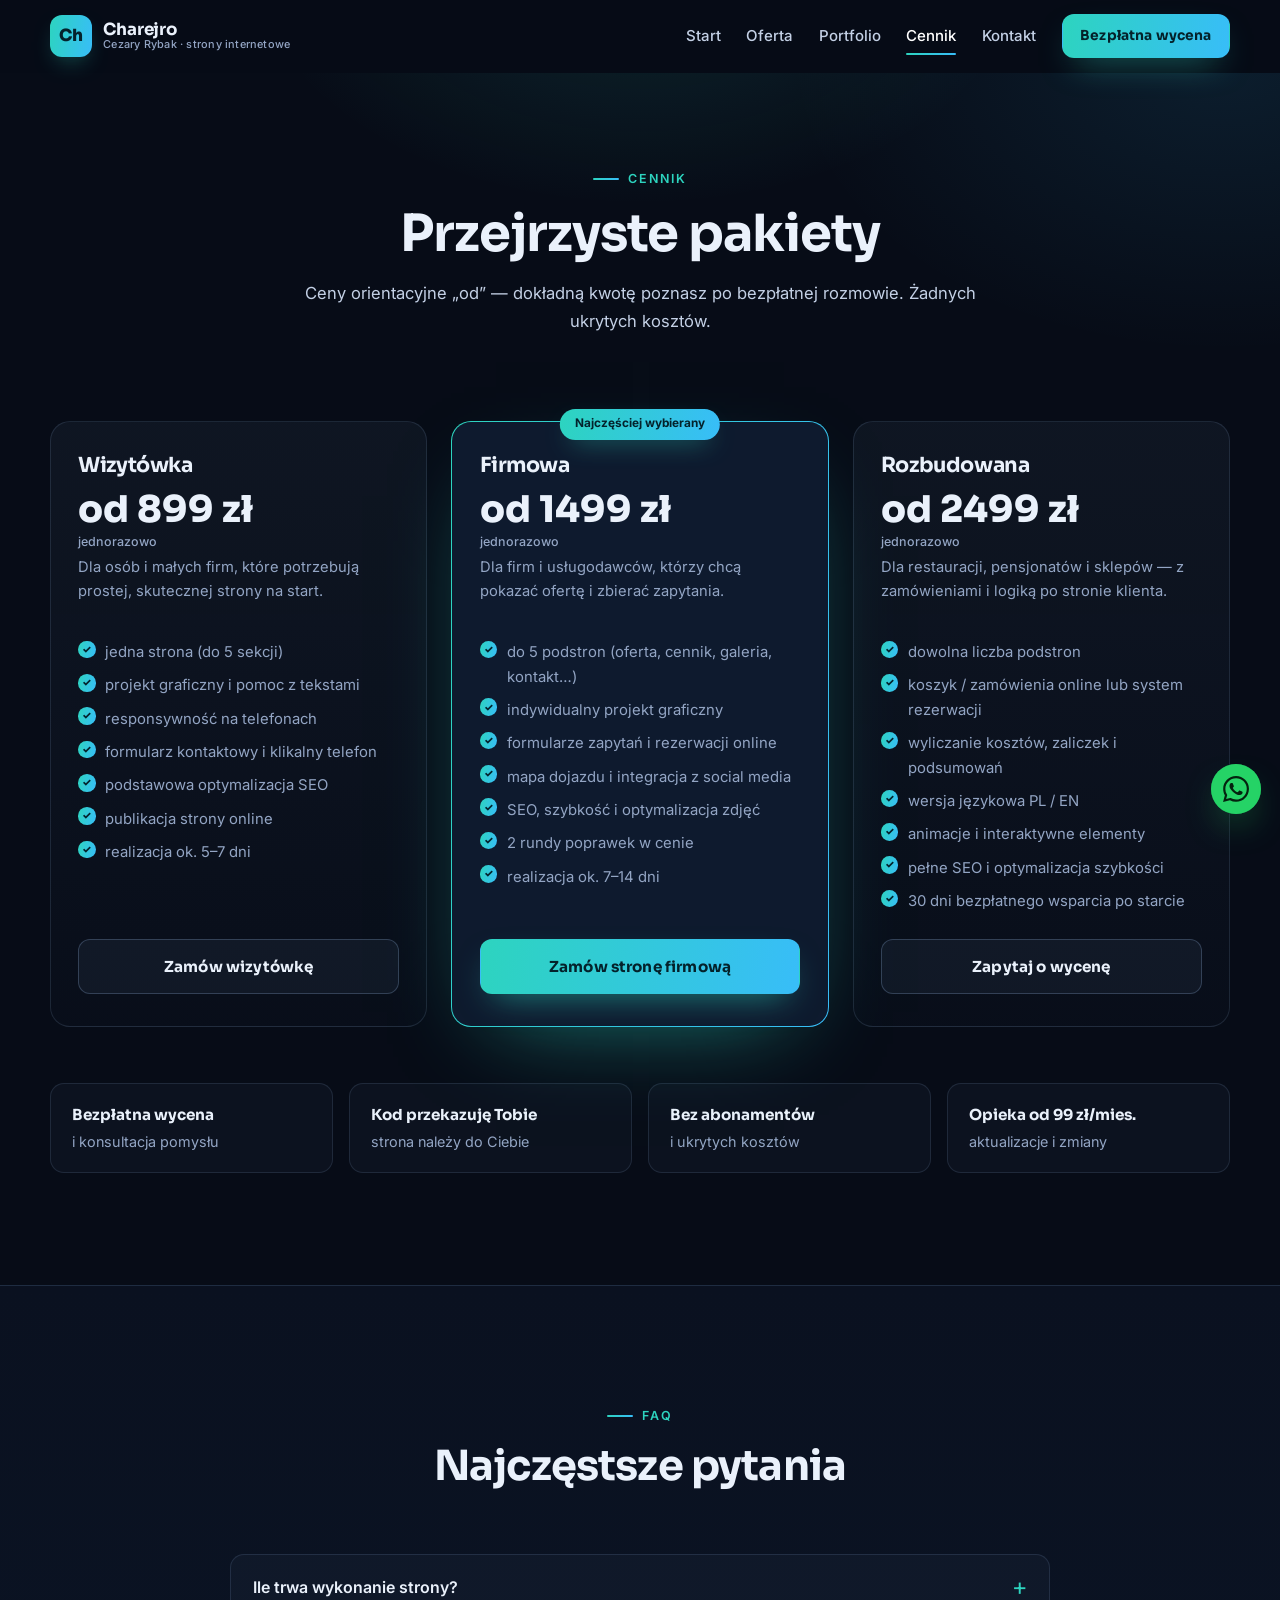
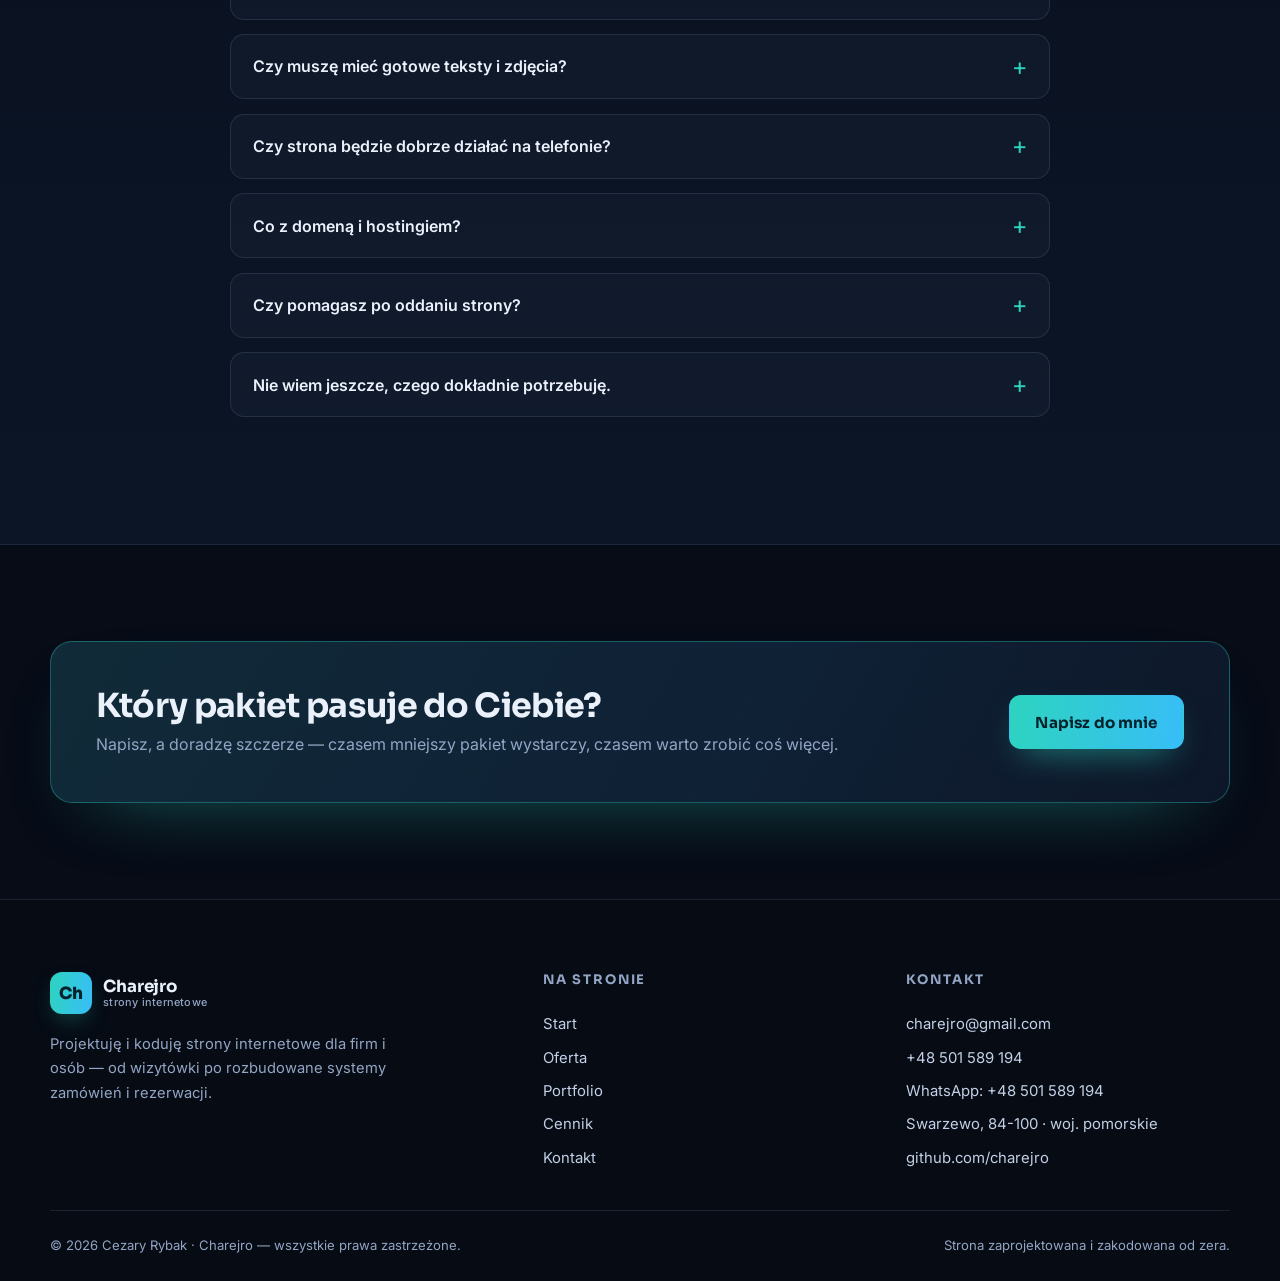
==== cennik.html @ f6d3cc07 "Gotowa strona Charejro" ====
<!DOCTYPE html>
<html lang="pl">
<head>
  <meta charset="UTF-8">
  <meta name="viewport" content="width=device-width, initial-scale=1.0">
  <title>Cennik — pakiety stron internetowych | Charejro</title>
  <meta name="description" content="Wizytówka od 899 zł, strona firmowa od 1499 zł, projekt rozbudowany od 2499 zł. Przejrzyste pakiety, bezpłatna wycena i opieka od 99 zł/mies.">
  <meta property="og:title" content="Cennik — Charejro">
  <meta property="og:description" content="Trzy przejrzyste pakiety: Wizytówka, Firmowa i Rozbudowana. Bez ukrytych kosztów.">
  <meta property="og:type" content="website">
  <meta property="og:locale" content="pl_PL">
  <meta name="theme-color" content="#070c17">
  <link rel="icon" href="favicon.svg" type="image/svg+xml">
  <link rel="preconnect" href="https://fonts.googleapis.com">
  <link rel="preconnect" href="https://fonts.gstatic.com" crossorigin>
  <link href="https://fonts.googleapis.com/css2?family=Inter:wght@400;500;600;700&family=Sora:wght@600;700;800&display=swap" rel="stylesheet">
  <link rel="stylesheet" href="css/style.css">
</head>
<body>
  <a class="skip-link" href="#main">Przejdź do treści</a>

  <header class="site-header" id="gora">
    <div class="container header-inner">
      <a class="brand" href="index.html">
        <span class="brand-mark" aria-hidden="true">Ch</span>
        <span class="brand-text">Charejro<small>Cezary Rybak · strony internetowe</small></span>
      </a>
      <nav class="site-nav" id="site-nav" aria-label="Nawigacja główna">
        <a href="index.html">Start</a>
        <a href="oferta.html">Oferta</a>
        <a href="portfolio.html">Portfolio</a>
        <a href="cennik.html" class="active">Cennik</a>
        <a href="kontakt.html">Kontakt</a>
        <a class="btn btn-primary btn-small nav-cta" href="kontakt.html">Bezpłatna wycena</a>
      </nav>
      <button class="nav-toggle" type="button" aria-expanded="false" aria-controls="site-nav" aria-label="Otwórz menu">
        <span></span><span></span><span></span>
      </button>
    </div>
  </header>

  <main id="main">

    <!-- ===== NAGŁÓWEK STRONY ===== -->
    <section class="page-hero">
      <div class="container">
        <p class="eyebrow">Cennik</p>
        <h1>Przejrzyste pakiety</h1>
        <p class="lead">Ceny orientacyjne „od” — dokładną kwotę poznasz po bezpłatnej rozmowie. Żadnych ukrytych kosztów.</p>
      </div>
    </section>

    <!-- ===== PAKIETY ===== -->
    <section class="section" style="padding-top: clamp(2rem, 4vw, 3rem);">
      <div class="container">
        <div class="pricing-grid">
          <article class="price-card reveal">
            <h3>Wizytówka</h3>
            <p class="price">od 899 zł <small>jednorazowo</small></p>
            <p class="price-desc">Dla osób i małych firm, które potrzebują prostej, skutecznej strony na start.</p>
            <ul class="check-list">
              <li>jedna strona (do 5 sekcji)</li>
              <li>projekt graficzny i pomoc z tekstami</li>
              <li>responsywność na telefonach</li>
              <li>formularz kontaktowy i klikalny telefon</li>
              <li>podstawowa optymalizacja SEO</li>
              <li>publikacja strony online</li>
              <li>realizacja ok. 5–7 dni</li>
            </ul>
            <a class="btn btn-ghost btn-block" href="kontakt.html">Zamów wizytówkę</a>
          </article>

          <article class="price-card featured reveal">
            <span class="badge">Najczęściej wybierany</span>
            <h3>Firmowa</h3>
            <p class="price">od 1499 zł <small>jednorazowo</small></p>
            <p class="price-desc">Dla firm i usługodawców, którzy chcą pokazać ofertę i zbierać zapytania.</p>
            <ul class="check-list">
              <li>do 5 podstron (oferta, cennik, galeria, kontakt…)</li>
              <li>indywidualny projekt graficzny</li>
              <li>formularze zapytań i rezerwacji online</li>
              <li>mapa dojazdu i integracja z social media</li>
              <li>SEO, szybkość i optymalizacja zdjęć</li>
              <li>2 rundy poprawek w cenie</li>
              <li>realizacja ok. 7–14 dni</li>
            </ul>
            <a class="btn btn-primary btn-block" href="kontakt.html">Zamów stronę firmową</a>
          </article>

          <article class="price-card reveal">
            <h3>Rozbudowana</h3>
            <p class="price">od 2499 zł <small>jednorazowo</small></p>
            <p class="price-desc">Dla restauracji, pensjonatów i sklepów — z zamówieniami i logiką po stronie klienta.</p>
            <ul class="check-list">
              <li>dowolna liczba podstron</li>
              <li>koszyk / zamówienia online lub system rezerwacji</li>
              <li>wyliczanie kosztów, zaliczek i podsumowań</li>
              <li>wersja językowa PL / EN</li>
              <li>animacje i interaktywne elementy</li>
              <li>pełne SEO i optymalizacja szybkości</li>
              <li>30 dni bezpłatnego wsparcia po starcie</li>
            </ul>
            <a class="btn btn-ghost btn-block" href="kontakt.html">Zapytaj o wycenę</a>
          </article>
        </div>

        <div class="guarantees reveal">
          <div><strong>Bezpłatna wycena</strong><span>i konsultacja pomysłu</span></div>
          <div><strong>Kod przekazuję Tobie</strong><span>strona należy do Ciebie</span></div>
          <div><strong>Bez abonamentów</strong><span>i ukrytych kosztów</span></div>
          <div><strong>Opieka od 99 zł/mies.</strong><span>aktualizacje i zmiany</span></div>
        </div>
      </div>
    </section>

    <!-- ===== FAQ ===== -->
    <section class="section section-alt" id="faq">
      <div class="container container-narrow">
        <div class="section-head reveal">
          <p class="eyebrow">FAQ</p>
          <h2>Najczęstsze pytania</h2>
        </div>

        <div class="faq-list reveal">
          <details>
            <summary>Ile trwa wykonanie strony?</summary>
            <p>Wizytówka to zwykle 5–7 dni, strona firmowa 7–14 dni, a rozbudowane projekty od 2–3 tygodni. Dokładny termin ustalamy na starcie i się go trzymam.</p>
          </details>
          <details>
            <summary>Czy muszę mieć gotowe teksty i zdjęcia?</summary>
            <p>Nie musisz. Pomogę poukładać treści, a jeśli brakuje zdjęć — podpowiem sprawdzone źródła lub zajmę się ich obróbką.</p>
          </details>
          <details>
            <summary>Czy strona będzie dobrze działać na telefonie?</summary>
            <p>Tak. Każdą stronę projektuję najpierw pod telefon, a potem pod komputer — w praktyce ponad połowa odwiedzających wchodzi z urządzeń mobilnych.</p>
          </details>
          <details>
            <summary>Co z domeną i hostingiem?</summary>
            <p>Domenę i hosting rejestrujemy na Twoje konto, więc wszystko należy do Ciebie. Mogę też bezpłatnie opublikować stronę na GitHub Pages — tak działają moje projekty z portfolio.</p>
          </details>
          <details>
            <summary>Czy pomagasz po oddaniu strony?</summary>
            <p>Tak. Każda realizacja obejmuje 30 dni bezpłatnego wsparcia, a później możesz wybrać stałą opiekę od 99 zł miesięcznie.</p>
          </details>
          <details>
            <summary>Nie wiem jeszcze, czego dokładnie potrzebuję.</summary>
            <p>To zupełnie normalne. Napisz lub zadzwoń — zadam kilka pytań i zaproponuję rozwiązanie dopasowane do Twoich celów i budżetu.</p>
          </details>
        </div>
      </div>
    </section>

    <!-- ===== CTA ===== -->
    <section class="cta-band" style="padding-top: clamp(3.5rem, 8vw, 6rem);">
      <div class="container">
        <div class="cta-inner reveal">
          <div>
            <h2>Który pakiet pasuje do Ciebie?</h2>
            <p>Napisz, a doradzę szczerze — czasem mniejszy pakiet wystarczy, czasem warto zrobić coś więcej.</p>
          </div>
          <div class="cta-actions">
            <a class="btn btn-primary" href="kontakt.html">Napisz do mnie</a>
          </div>
        </div>
      </div>
    </section>
  </main>

  <footer class="site-footer">
    <div class="container footer-grid">
      <div class="footer-brand">
        <a class="brand" href="index.html">
          <span class="brand-mark" aria-hidden="true">Ch</span>
          <span class="brand-text">Charejro<small>strony internetowe</small></span>
        </a>
        <p>Projektuję i koduję strony internetowe dla firm i osób — od wizytówki po rozbudowane systemy zamówień i rezerwacji.</p>
      </div>
      <nav class="footer-nav" aria-label="Nawigacja w stopce">
        <h3>Na stronie</h3>
        <a href="index.html">Start</a>
        <a href="oferta.html">Oferta</a>
        <a href="portfolio.html">Portfolio</a>
        <a href="cennik.html">Cennik</a>
        <a href="kontakt.html">Kontakt</a>
      </nav>
      <div class="footer-contact">
        <h3>Kontakt</h3>
        <a href="mailto:charejro@gmail.com">charejro@gmail.com</a>
        <a href="tel:+48501589194">+48 501 589 194</a>
        <a href="https://wa.me/48501589194?text=Dzie%C5%84%20dobry%2C%20pisz%C4%99%20w%20sprawie%20strony%20internetowej." target="_blank" rel="noopener">WhatsApp: +48 501 589 194</a>
        <span>Swarzewo, 84-100 · woj. pomorskie</span>
        <a href="https://github.com/charejro" target="_blank" rel="noopener">github.com/charejro</a>
      </div>
    </div>
    <div class="container footer-bottom">
      <p>© <span id="year">2026</span> Cezary Rybak · Charejro — wszystkie prawa zastrzeżone.</p>
      <p>Strona zaprojektowana i zakodowana od zera.</p>
    </div>
  </footer>

  <a class="to-top" href="#gora" aria-label="Wróć na górę" title="Wróć na górę"><span aria-hidden="true">↑</span></a>
  <a class="whatsapp-fab" href="https://wa.me/48501589194?text=Dzie%C5%84%20dobry%2C%20pisz%C4%99%20w%20sprawie%20strony%20internetowej." target="_blank" rel="noopener" aria-label="Napisz na WhatsApp" title="Napisz na WhatsApp">
    <svg viewBox="0 0 24 24" fill="currentColor" aria-hidden="true"><path d="M17.472 14.382c-.297-.149-1.758-.867-2.03-.967-.273-.099-.471-.148-.67.15-.197.297-.767.966-.94 1.164-.173.199-.347.223-.644.075-.297-.15-1.255-.463-2.39-1.475-.883-.788-1.48-1.761-1.653-2.059-.173-.297-.018-.458.13-.606.134-.133.298-.347.446-.52.149-.174.198-.298.298-.497.099-.198.05-.371-.025-.52-.075-.149-.669-1.612-.916-2.207-.242-.579-.487-.5-.669-.51-.173-.008-.371-.01-.57-.01-.198 0-.52.074-.792.372-.272.297-1.04 1.016-1.04 2.479 0 1.462 1.065 2.875 1.213 3.074.149.198 2.096 3.2 5.077 4.487.709.306 1.262.489 1.694.625.712.227 1.36.195 1.871.118.571-.085 1.758-.719 2.006-1.413.248-.694.248-1.289.173-1.413-.074-.124-.272-.198-.57-.347m-5.421 7.403h-.004a9.87 9.87 0 01-5.031-1.378l-.361-.214-3.741.982.998-3.648-.235-.374a9.86 9.86 0 01-1.51-5.26c.001-5.45 4.436-9.884 9.888-9.884 2.64 0 5.122 1.03 6.988 2.898a9.825 9.825 0 012.893 6.994c-.003 5.45-4.437 9.884-9.885 9.884m8.413-18.297A11.815 11.815 0 0012.05 0C5.495 0 .16 5.335.157 11.892c0 2.096.547 4.142 1.588 5.945L.057 24l6.305-1.654a11.882 11.882 0 005.683 1.448h.005c6.554 0 11.89-5.335 11.893-11.893a11.821 11.821 0 00-3.48-8.413z"/></svg>
  </a>

  <script src="js/script.js"></script>
</body>
</html>
---- css/style.css ----
/* ============================================================
   Charejro — Cezary Rybak · strony internetowe
   style.css
   ============================================================ */

/* ---------- Reset i zmienne ---------- */
*,
*::before,
*::after { box-sizing: border-box; }

:root {
  --bg: #070c17;
  --bg-2: #0a1120;
  --surface: #0d1729;
  --surface-2: #101d33;
  --border: rgba(148, 180, 225, 0.14);
  --border-strong: rgba(148, 180, 225, 0.26);
  --text: #eaf1fb;
  --text-2: #c3d0e5;
  --muted: #93a5c4;
  --accent: #2dd4bf;
  --accent-2: #38bdf8;
  --accent-soft: rgba(45, 212, 191, 0.12);
  --grad: linear-gradient(100deg, #5eead4, #38bdf8);
  --grad-btn: linear-gradient(100deg, #2dd4bf, #38bdf8);
  --shadow: 0 30px 80px -40px rgba(0, 0, 0, 0.9);
  --radius: 18px;
  --font-head: "Sora", "Segoe UI", system-ui, sans-serif;
  --font-body: "Inter", "Segoe UI", system-ui, sans-serif;
  color-scheme: dark;
}

html {
  scroll-behavior: smooth;
  scroll-padding-top: 92px;
  -webkit-text-size-adjust: 100%;
  text-size-adjust: 100%;
}

body {
  margin: 0;
  background: var(--bg);
  color: var(--text);
  font-family: var(--font-body);
  font-size: 1rem;
  line-height: 1.65;
  -webkit-font-smoothing: antialiased;
  overflow-wrap: break-word;
  overflow-x: hidden;
  overflow-x: clip;
}

img { max-width: 100%; display: block; height: auto; }

[hidden] { display: none !important; }

a { color: inherit; text-decoration: none; }

ul, ol { margin: 0; padding: 0; list-style: none; }

h1, h2, h3, h4 {
  font-family: var(--font-head);
  line-height: 1.15;
  letter-spacing: -0.02em;
  margin: 0 0 1rem;
  text-wrap: balance;
}

h2 { font-size: clamp(1.8rem, 3.4vw, 2.6rem); }
h3 { font-size: 1.15rem; }

p { margin: 0 0 1rem; }

::selection { background: rgba(45, 212, 191, 0.35); }

:focus-visible {
  outline: 2px solid var(--accent);
  outline-offset: 3px;
  border-radius: 4px;
}

.skip-link {
  position: absolute;
  left: 1rem;
  top: -100px;
  z-index: 200;
  padding: 0.6rem 1rem;
  background: var(--accent);
  color: #04222b;
  font-weight: 600;
  border-radius: 10px;
  transition: top 0.2s ease;
}
.skip-link:focus { top: 1rem; }

.sr-only {
  position: absolute;
  width: 1px; height: 1px;
  padding: 0; margin: -1px;
  overflow: hidden;
  clip: rect(0 0 0 0);
  white-space: nowrap;
  border: 0;
}

/* ---------- Układ ---------- */
.container {
  width: min(1180px, 100% - 2.5rem);
  margin-inline: auto;
}
.container-narrow { width: min(820px, 100% - 2.5rem); }

.section { padding: clamp(4rem, 9vw, 7rem) 0; position: relative; }
.section-alt {
  background: linear-gradient(180deg, #0a1120, #0b1526);
  border-top: 1px solid var(--border);
  border-bottom: 1px solid var(--border);
}

.section-head {
  max-width: 760px;
  margin: 0 auto clamp(2.5rem, 5vw, 4rem);
  text-align: center;
}
.section-head .lead { color: var(--muted); font-size: 1.06rem; margin: 0; }

.eyebrow {
  display: inline-flex;
  align-items: center;
  gap: 0.6rem;
  font-size: 0.78rem;
  font-weight: 600;
  letter-spacing: 0.16em;
  text-transform: uppercase;
  color: var(--accent);
  margin: 0 0 1rem;
}
.eyebrow::before {
  content: "";
  width: 26px;
  height: 2px;
  background: var(--grad-btn);
  border-radius: 2px;
}

.grad {
  background: var(--grad);
  -webkit-background-clip: text;
  background-clip: text;
  color: transparent;
}

/* ---------- Przyciski ---------- */
.btn {
  display: inline-flex;
  align-items: center;
  justify-content: center;
  gap: 0.5rem;
  padding: 0.85rem 1.6rem;
  border-radius: 12px;
  font-family: var(--font-head);
  font-size: 0.95rem;
  font-weight: 700;
  letter-spacing: 0.01em;
  border: 1px solid transparent;
  cursor: pointer;
  transition: transform 0.2s ease, box-shadow 0.25s ease, background-color 0.2s ease, border-color 0.2s ease, color 0.2s ease;
  white-space: nowrap;
}
.btn:active { transform: translateY(1px); }

.btn-primary {
  background: var(--grad-btn);
  color: #04222b;
  box-shadow: 0 14px 34px -14px rgba(45, 212, 191, 0.65);
}
.btn-primary:hover {
  transform: translateY(-2px);
  box-shadow: 0 20px 44px -16px rgba(45, 212, 191, 0.8);
}

.btn-ghost {
  background: rgba(148, 180, 225, 0.06);
  border-color: var(--border-strong);
  color: var(--text);
}
.btn-ghost:hover {
  background: rgba(148, 180, 225, 0.12);
  border-color: var(--accent);
  color: #fff;
  transform: translateY(-2px);
}

.btn-small { padding: 0.6rem 1.1rem; font-size: 0.86rem; }
.btn-block { width: 100%; }

.link-arrow {
  font-weight: 600;
  color: var(--accent);
  border-bottom: 1px solid rgba(45, 212, 191, 0.4);
  padding-bottom: 2px;
  transition: color 0.2s ease, border-color 0.2s ease;
}
.link-arrow:hover { color: #7ef0dc; border-color: #7ef0dc; }

/* ---------- Nagłówek ---------- */
.site-header {
  position: sticky;
  top: 0;
  z-index: 100;
  background: rgba(7, 12, 23, 0.72);
  backdrop-filter: blur(14px);
  -webkit-backdrop-filter: blur(14px);
  border-bottom: 1px solid transparent;
  transition: border-color 0.3s ease, background-color 0.3s ease;
}
.site-header.scrolled {
  border-bottom-color: var(--border);
  background: rgba(7, 12, 23, 0.9);
}

.header-inner {
  display: flex;
  align-items: center;
  justify-content: space-between;
  gap: 1.5rem;
  min-height: 72px;
}

.brand {
  display: inline-flex;
  align-items: center;
  gap: 0.7rem;
  flex-shrink: 0;
}
.brand-mark {
  width: 42px;
  height: 42px;
  border-radius: 12px;
  display: grid;
  place-items: center;
  background: var(--grad-btn);
  color: #04222b;
  font-family: var(--font-head);
  font-weight: 800;
  font-size: 1.05rem;
  box-shadow: 0 10px 26px -12px rgba(45, 212, 191, 0.8);
}
.brand-text {
  display: flex;
  flex-direction: column;
  font-family: var(--font-head);
  font-weight: 700;
  font-size: 1.05rem;
  line-height: 1.1;
  letter-spacing: -0.01em;
}
.brand-text small {
  font-family: var(--font-body);
  font-weight: 500;
  font-size: 0.68rem;
  color: var(--muted);
  letter-spacing: 0.02em;
}

.site-nav {
  display: flex;
  align-items: center;
  gap: 1.6rem;
}
.site-nav a:not(.btn) {
  font-size: 0.94rem;
  font-weight: 500;
  color: var(--text-2);
  position: relative;
  padding: 0.3rem 0;
  transition: color 0.2s ease;
}
.site-nav a:not(.btn)::after {
  content: "";
  position: absolute;
  left: 0;
  bottom: -2px;
  width: 0;
  height: 2px;
  border-radius: 2px;
  background: var(--grad-btn);
  transition: width 0.25s ease;
}
.site-nav a:not(.btn):hover,
.site-nav a:not(.btn).active { color: #fff; }
.site-nav a:not(.btn):hover::after,
.site-nav a:not(.btn).active::after { width: 100%; }

.nav-toggle {
  display: none;
  flex-direction: column;
  justify-content: center;
  gap: 5px;
  width: 44px;
  height: 44px;
  padding: 10px;
  background: rgba(148, 180, 225, 0.06);
  border: 1px solid var(--border);
  border-radius: 12px;
  cursor: pointer;
}
.nav-toggle span {
  display: block;
  height: 2px;
  width: 100%;
  border-radius: 2px;
  background: var(--text);
  transition: transform 0.3s ease, opacity 0.3s ease;
}
.site-header.nav-open .nav-toggle span:nth-child(1) { transform: translateY(7px) rotate(45deg); }
.site-header.nav-open .nav-toggle span:nth-child(2) { opacity: 0; }
.site-header.nav-open .nav-toggle span:nth-child(3) { transform: translateY(-7px) rotate(-45deg); }

/* ---------- Hero ---------- */
.hero {
  position: relative;
  padding: clamp(3rem, 7vw, 5.5rem) 0 clamp(3rem, 6vw, 4.5rem);
  overflow: hidden;
}
.hero::before {
  content: "";
  position: absolute;
  inset: -30% -10% auto;
  height: 90%;
  background:
    radial-gradient(620px 420px at 18% 25%, rgba(45, 212, 191, 0.16), transparent 65%),
    radial-gradient(720px 520px at 85% 5%, rgba(56, 189, 248, 0.14), transparent 65%);
  pointer-events: none;
}

.hero-grid {
  position: relative;
  display: grid;
  grid-template-columns: 1.05fr 0.95fr;
  gap: clamp(2.5rem, 5vw, 4.5rem);
  align-items: center;
}

.hero h1 {
  font-size: clamp(2.3rem, 5vw, 3.9rem);
  font-weight: 800;
  margin: 0 0 1.25rem;
}
.hero .lead {
  font-size: clamp(1rem, 1.3vw, 1.13rem);
  color: var(--text-2);
  max-width: 54ch;
}
.hero .lead strong { color: #fff; }

.hero-actions {
  display: flex;
  flex-wrap: wrap;
  gap: 0.9rem;
  margin: 1.75rem 0 1.5rem;
}

.hero-points {
  display: flex;
  flex-wrap: wrap;
  gap: 0.5rem 1.4rem;
  color: var(--muted);
  font-size: 0.92rem;
}
.hero-points li {
  display: flex;
  align-items: center;
  gap: 0.5rem;
}
.hero-points li::before {
  content: "✓";
  color: var(--accent);
  font-weight: 700;
}

/* Wizualizacja: stos okien przeglądarki */
.hero-visual {
  position: relative;
  aspect-ratio: 1 / 0.86;
  min-height: 360px;
}
.browser-card {
  position: absolute;
  border-radius: 14px;
  overflow: hidden;
  border: 1px solid var(--border-strong);
  background: var(--surface);
  box-shadow: var(--shadow);
}
.browser-card img {
  width: 100%;
  aspect-ratio: 16 / 10;
  object-fit: cover;
  object-position: top center;
}
.browser-bar {
  display: flex;
  align-items: center;
  gap: 5px;
  padding: 8px 10px;
  background: #0f1b2e;
  border-bottom: 1px solid var(--border);
}
.browser-bar span {
  width: 8px;
  height: 8px;
  border-radius: 50%;
  background: #33445f;
}
.browser-bar span:first-child { background: #f87171; }
.browser-bar span:nth-child(2) { background: #fbbf24; }
.browser-bar span:nth-child(3) { background: #34d399; }
.browser-bar em {
  margin-left: 8px;
  font-style: normal;
  font-size: 0.62rem;
  color: var(--muted);
  white-space: nowrap;
  overflow: hidden;
  text-overflow: ellipsis;
}

.b1 {
  width: 58%;
  left: 0;
  top: 5%;
  z-index: 1;
  transform: rotate(-5deg);
  animation: float-1 9s ease-in-out infinite;
}
.b2 {
  width: 76%;
  left: 12%;
  top: 20%;
  z-index: 3;
  animation: float-2 8s ease-in-out infinite;
}
.b3 {
  width: 58%;
  right: 0;
  top: 0;
  z-index: 2;
  transform: rotate(5deg);
  animation: float-3 10s ease-in-out infinite;
}

@keyframes float-1 {
  0%, 100% { transform: rotate(-5deg) translateY(0); }
  50% { transform: rotate(-5deg) translateY(-10px); }
}
@keyframes float-2 {
  0%, 100% { transform: translateY(0); }
  50% { transform: translateY(-14px); }
}
@keyframes float-3 {
  0%, 100% { transform: rotate(5deg) translateY(0); }
  50% { transform: rotate(5deg) translateY(-10px); }
}

/* Pasek statystyk */
.stats {
  position: relative;
  display: grid;
  grid-template-columns: repeat(4, 1fr);
  gap: 1px;
  margin-top: clamp(2.5rem, 5vw, 4rem);
  background: var(--border);
  border: 1px solid var(--border);
  border-radius: var(--radius);
  overflow: hidden;
}
.stats li {
  background: rgba(13, 23, 41, 0.85);
  padding: 1.5rem 1.25rem;
  text-align: center;
}
.stats strong {
  display: block;
  font-family: var(--font-head);
  font-size: clamp(1.5rem, 2.6vw, 1.95rem);
  font-weight: 800;
  background: var(--grad);
  -webkit-background-clip: text;
  background-clip: text;
  color: transparent;
  line-height: 1.2;
}
.stats span { color: var(--muted); font-size: 0.87rem; }

/* ---------- O mnie ---------- */
.about-grid {
  display: grid;
  grid-template-columns: 0.8fr 1.2fr;
  gap: clamp(2.5rem, 5vw, 4.5rem);
  align-items: center;
}
.about-visual {
  display: grid;
  gap: 1.5rem;
  justify-items: center;
}
.avatar {
  width: min(240px, 60%);
  height: auto;
  filter: drop-shadow(0 24px 50px rgba(45, 212, 191, 0.25));
}
.facts {
  width: 100%;
  display: grid;
  gap: 0.6rem;
}
.facts li {
  display: flex;
  justify-content: space-between;
  gap: 1rem;
  padding: 0.7rem 1rem;
  border: 1px solid var(--border);
  border-radius: 12px;
  background: rgba(148, 180, 225, 0.04);
  font-size: 0.9rem;
}
.facts span { color: var(--muted); }
.facts strong { font-weight: 600; text-align: right; }

.about-copy p { color: var(--text-2); }

.stack-chips {
  display: flex;
  flex-wrap: wrap;
  gap: 0.6rem;
  margin-top: 1.5rem;
}
.stack-chips li {
  padding: 0.45rem 0.95rem;
  border: 1px solid var(--border-strong);
  border-radius: 999px;
  font-size: 0.83rem;
  font-weight: 500;
  color: var(--text-2);
  background: rgba(148, 180, 225, 0.05);
}

/* ---------- Karty oferty ---------- */
.cards-grid {
  display: grid;
  grid-template-columns: repeat(auto-fit, minmax(min(290px, 100%), 1fr));
  gap: 1.3rem;
}

.card {
  padding: 1.8rem 1.6rem;
  border: 1px solid var(--border);
  border-radius: var(--radius);
  background: linear-gradient(180deg, rgba(148, 180, 225, 0.055), rgba(148, 180, 225, 0.015));
  transition: transform 0.3s ease, border-color 0.3s ease, box-shadow 0.3s ease;
}
.card:hover {
  transform: translateY(-5px);
  border-color: rgba(45, 212, 191, 0.45);
  box-shadow: 0 26px 60px -35px rgba(45, 212, 191, 0.5);
}
.card-icon {
  width: 48px;
  height: 48px;
  border-radius: 14px;
  display: grid;
  place-items: center;
  background: var(--accent-soft);
  border: 1px solid rgba(45, 212, 191, 0.3);
  color: var(--accent);
  margin-bottom: 1.1rem;
}
.card-icon svg { width: 24px; height: 24px; }
.card h3 { margin-bottom: 0.5rem; }
.card p { color: var(--muted); font-size: 0.95rem; margin: 0; }

/* ---------- Portfolio ---------- */
.project {
  display: grid;
  grid-template-columns: 1.05fr 0.95fr;
  gap: clamp(2rem, 5vw, 4rem);
  align-items: center;
  margin-bottom: clamp(3.5rem, 7vw, 6rem);
}
.project:last-of-type { margin-bottom: 2rem; }
.project.reverse .project-media { order: 2; }
.project.reverse .project-body { order: 1; }

.browser-frame {
  border: 1px solid var(--border-strong);
  border-radius: 16px;
  overflow: hidden;
  background: var(--surface);
  box-shadow: var(--shadow);
  transition: border-color 0.3s ease, transform 0.3s ease;
}
.browser-frame:hover { border-color: rgba(45, 212, 191, 0.5); }
.browser-frame img {
  width: 100%;
  aspect-ratio: 16 / 11;
  object-fit: cover;
  object-position: top center;
  transition: transform 0.6s cubic-bezier(0.2, 0.7, 0.2, 1);
}
.browser-frame:hover img { transform: scale(1.03); }

.project-tags {
  display: flex;
  flex-wrap: wrap;
  gap: 0.5rem;
  margin: 0 0 1rem;
}
.project-tags span {
  padding: 0.3rem 0.8rem;
  border-radius: 999px;
  font-size: 0.76rem;
  font-weight: 600;
  letter-spacing: 0.03em;
  color: #6ee7d5;
  background: var(--accent-soft);
  border: 1px solid rgba(45, 212, 191, 0.28);
}

.project h3 { font-size: clamp(1.5rem, 2.6vw, 2.05rem); }
.project h3 small {
  display: block;
  font-family: var(--font-body);
  font-size: 0.82rem;
  font-weight: 500;
  color: var(--muted);
  letter-spacing: 0;
  margin-top: 0.35rem;
}
.project-body p { color: var(--text-2); font-size: 0.97rem; }

.check-list { display: grid; gap: 0.55rem; margin: 1.2rem 0 1.5rem; }
.check-list li {
  position: relative;
  padding-left: 1.7rem;
  color: var(--muted);
  font-size: 0.93rem;
}
.check-list li::before {
  content: "✓";
  position: absolute;
  left: 0;
  top: 0.05em;
  width: 1.1rem;
  height: 1.1rem;
  display: grid;
  place-items: center;
  border-radius: 50%;
  font-size: 0.66rem;
  font-weight: 800;
  color: #04222b;
  background: var(--grad-btn);
}

.project-actions {
  display: flex;
  flex-wrap: wrap;
  align-items: center;
  gap: 1.25rem;
}

.portfolio-note {
  text-align: center;
  color: var(--muted);
  max-width: 640px;
  margin: 0 auto;
}
.portfolio-note a { color: var(--accent); font-weight: 600; }
.portfolio-note a:hover { text-decoration: underline; }

/* ---------- Proces ---------- */
.timeline {
  position: relative;
  max-width: 780px;
  margin: 0 auto;
  display: grid;
  gap: 1.9rem;
}
.timeline::before {
  content: "";
  position: absolute;
  left: 24px;
  top: 20px;
  bottom: 20px;
  width: 2px;
  background: linear-gradient(180deg, rgba(45, 212, 191, 0.7), rgba(56, 189, 248, 0.2));
}
.timeline li {
  display: grid;
  grid-template-columns: 50px 1fr;
  gap: 1.35rem;
  align-items: start;
}
.step-num {
  position: relative;
  z-index: 1;
  width: 50px;
  height: 50px;
  border-radius: 50%;
  display: grid;
  place-items: center;
  font-family: var(--font-head);
  font-weight: 800;
  font-size: 1.05rem;
  color: var(--accent);
  background: #0c1729;
  border: 1px solid rgba(45, 212, 191, 0.4);
  box-shadow: 0 0 0 6px rgba(13, 23, 41, 0.9);
}
.timeline h3 { margin: 0.45rem 0 0.35rem; }
.timeline p { color: var(--muted); font-size: 0.95rem; margin: 0; }

/* ---------- Cennik ---------- */
.pricing-grid {
  display: grid;
  grid-template-columns: repeat(3, 1fr);
  gap: 1.5rem;
  align-items: stretch;
}

.price-card {
  position: relative;
  display: flex;
  flex-direction: column;
  padding: 2rem 1.7rem;
  border: 1px solid var(--border);
  border-radius: 20px;
  background: linear-gradient(180deg, rgba(148, 180, 225, 0.06), rgba(148, 180, 225, 0.015));
}
.price-card h3 { margin: 0; font-size: 1.3rem; }
.price {
  font-family: var(--font-head);
  font-size: clamp(1.8rem, 3vw, 2.3rem);
  font-weight: 800;
  margin: 0.8rem 0 0.4rem;
  line-height: 1.05;
}
.price small {
  display: block;
  font-family: var(--font-body);
  font-size: 0.78rem;
  font-weight: 500;
  color: var(--muted);
  margin-top: 0.35rem;
}
.price-desc {
  color: var(--muted);
  font-size: 0.92rem;
  min-height: 3.4em;
}
.price-card .check-list { margin-bottom: 1.6rem; }
.price-card .btn { margin-top: auto; }

.price-card.featured {
  border: 1.5px solid transparent;
  background:
    linear-gradient(#0e1a2e, #0e1a2e) padding-box,
    var(--grad-btn) border-box;
  box-shadow: 0 30px 90px -45px rgba(45, 212, 191, 0.65);
  transform: translateY(-6px);
}
.badge {
  position: absolute;
  top: -0.85rem;
  left: 50%;
  transform: translateX(-50%);
  padding: 0.35rem 0.95rem;
  border-radius: 999px;
  background: var(--grad-btn);
  color: #04222b;
  font-size: 0.74rem;
  font-weight: 700;
  white-space: nowrap;
  box-shadow: 0 10px 26px -12px rgba(45, 212, 191, 0.9);
}

.guarantees {
  display: grid;
  grid-template-columns: repeat(4, 1fr);
  gap: 1rem;
  margin-top: 3.5rem;
}
.guarantees > div {
  display: flex;
  flex-direction: column;
  gap: 0.2rem;
  padding: 1.15rem 1.3rem;
  border: 1px solid var(--border);
  border-radius: 14px;
  background: rgba(148, 180, 225, 0.04);
  font-size: 0.9rem;
}
.guarantees strong { font-family: var(--font-head); font-size: 0.95rem; }
.guarantees span { color: var(--muted); }

/* ---------- FAQ ---------- */
.faq-list details {
  border: 1px solid var(--border);
  border-radius: 14px;
  background: rgba(148, 180, 225, 0.04);
  margin-bottom: 0.9rem;
  overflow: hidden;
  transition: border-color 0.25s ease, background-color 0.25s ease;
}
.faq-list details[open] {
  border-color: rgba(45, 212, 191, 0.4);
  background: rgba(45, 212, 191, 0.05);
}
.faq-list summary {
  display: flex;
  align-items: center;
  justify-content: space-between;
  gap: 1rem;
  padding: 1.15rem 1.4rem;
  cursor: pointer;
  font-weight: 600;
  font-size: 1rem;
  list-style: none;
}
.faq-list summary::-webkit-details-marker { display: none; }
.faq-list summary::after {
  content: "+";
  font-size: 1.5rem;
  font-weight: 400;
  color: var(--accent);
  line-height: 1;
  transition: transform 0.25s ease;
  flex-shrink: 0;
}
.faq-list details[open] summary::after { transform: rotate(45deg); }
.faq-list details p {
  padding: 0 1.4rem 1.3rem;
  margin: 0;
  color: var(--muted);
  font-size: 0.95rem;
}

/* ---------- Kontakt ---------- */
.contact-grid {
  display: grid;
  grid-template-columns: 1fr 1fr;
  gap: clamp(2.5rem, 6vw, 5rem);
  align-items: start;
}
.contact-copy p { color: var(--text-2); }

.contact-list {
  display: grid;
  gap: 1rem;
  margin: 1.75rem 0;
}
.contact-list li {
  display: flex;
  align-items: center;
  gap: 1rem;
}
.contact-icon {
  width: 46px;
  height: 46px;
  flex-shrink: 0;
  border-radius: 13px;
  display: grid;
  place-items: center;
  background: var(--accent-soft);
  border: 1px solid rgba(45, 212, 191, 0.3);
  color: var(--accent);
}
.contact-icon svg { width: 22px; height: 22px; }
.contact-list div { display: flex; flex-direction: column; line-height: 1.4; }
.contact-list div > span {
  font-size: 0.76rem;
  text-transform: uppercase;
  letter-spacing: 0.12em;
  color: var(--muted);
}
.contact-list a, .contact-list strong { font-weight: 600; font-size: 1.02rem; }
.contact-list a:hover { color: var(--accent); }

.contact-note {
  color: var(--muted);
  font-size: 0.92rem;
  border-left: 3px solid rgba(45, 212, 191, 0.5);
  padding-left: 1rem;
}

.contact-form {
  padding: clamp(1.6rem, 3vw, 2.4rem);
  border: 1px solid var(--border-strong);
  border-radius: 20px;
  background: linear-gradient(180deg, rgba(148, 180, 225, 0.06), rgba(148, 180, 225, 0.02));
  box-shadow: var(--shadow);
}
.contact-form h2 { margin-bottom: 1.4rem; font-size: 1.3rem; }

.form-row { display: grid; gap: 0.45rem; margin-bottom: 1.1rem; }
.form-row-two {
  display: grid;
  grid-template-columns: 1fr 1fr;
  gap: 1rem;
}
.form-row label, .consent {
  font-size: 0.85rem;
  font-weight: 500;
  color: var(--text-2);
}
.form-row input,
.form-row select,
.form-row textarea {
  width: 100%;
  padding: 0.8rem 1rem;
  border-radius: 12px;
  border: 1px solid var(--border-strong);
  background: #0a1424;
  color: var(--text);
  font-family: var(--font-body);
  font-size: 1rem;
  transition: border-color 0.2s ease, box-shadow 0.2s ease;
}
.form-row input::placeholder,
.form-row textarea::placeholder { color: #5c6f8f; }
.form-row input:focus,
.form-row select:focus,
.form-row textarea:focus {
  outline: none;
  border-color: var(--accent);
  box-shadow: 0 0 0 3px rgba(45, 212, 191, 0.18);
}
.form-row select { appearance: none; cursor: pointer; }
.form-row textarea { resize: vertical; min-height: 120px; }

.consent {
  display: flex;
  align-items: flex-start;
  gap: 0.7rem;
  margin: 0.4rem 0 1.3rem;
  cursor: pointer;
  font-size: 0.82rem;
  color: var(--muted);
  line-height: 1.5;
}
.consent input {
  margin-top: 0.25rem;
  width: 17px;
  height: 17px;
  accent-color: var(--accent);
  flex-shrink: 0;
}

.form-status {
  margin: 0.9rem 0 0;
  font-size: 0.9rem;
  font-weight: 600;
  color: var(--accent);
  min-height: 1.2em;
}

/* ---------- Potwierdzenie wysłania (po powrocie z FormSubmit) ---------- */
.form-success {
  margin-bottom: 1.4rem;
  padding: 1.1rem 1.3rem;
  border: 1px solid rgba(37, 211, 102, 0.45);
  border-radius: 16px;
  background: rgba(37, 211, 102, 0.08);
}
.form-success h3 {
  margin: 0 0 0.4rem;
  font-size: 1.05rem;
  color: #6ff0a0;
}
.form-success p {
  margin: 0;
  color: var(--text-2);
  font-size: 0.92rem;
}
.form-hint {
  margin: 0.6rem 0 0;
  font-size: 0.78rem;
  color: var(--muted);
  line-height: 1.5;
}

/* ---------- Stopka ---------- */
.site-footer {
  background: #060b14;
  border-top: 1px solid var(--border);
  padding: clamp(3rem, 6vw, 4.5rem) 0 1.5rem;
}
.footer-grid {
  display: grid;
  grid-template-columns: 1.4fr 1fr 1fr;
  gap: 2.5rem;
  margin-bottom: 2.5rem;
}
.footer-brand p {
  color: var(--muted);
  font-size: 0.92rem;
  margin-top: 1.1rem;
  max-width: 38ch;
}
.footer-grid h3 {
  font-size: 0.82rem;
  text-transform: uppercase;
  letter-spacing: 0.14em;
  color: var(--muted);
  margin-bottom: 1rem;
}
.footer-nav, .footer-contact { display: flex; flex-direction: column; gap: 0.55rem; }
.footer-nav a, .footer-contact a, .footer-contact span {
  color: var(--text-2);
  font-size: 0.93rem;
  transition: color 0.2s ease;
}
.footer-nav a:hover, .footer-contact a:hover { color: var(--accent); }

.footer-bottom {
  display: flex;
  flex-wrap: wrap;
  justify-content: space-between;
  gap: 0.5rem 1.5rem;
  padding-top: 1.5rem;
  border-top: 1px solid var(--border);
}
.footer-bottom p { margin: 0; color: var(--muted); font-size: 0.82rem; }

/* ---------- Powrót na górę ---------- */
.to-top {
  position: fixed;
  right: 1.2rem;
  bottom: 1.2rem;
  z-index: 90;
  width: 46px;
  height: 46px;
  display: grid;
  place-items: center;
  border-radius: 50%;
  background: var(--grad-btn);
  color: #04222b;
  font-size: 1.2rem;
  font-weight: 700;
  box-shadow: 0 16px 36px -16px rgba(45, 212, 191, 0.8);
  opacity: 0;
  visibility: hidden;
  transform: translateY(10px);
  transition: opacity 0.3s ease, transform 0.3s ease, visibility 0.3s;
}
.to-top.is-visible { opacity: 1; visibility: visible; transform: none; }

/* ---------- Animacje wejścia ---------- */
.reveal {
  opacity: 0;
  transform: translateY(26px);
  transition: opacity 0.7s ease, transform 0.7s cubic-bezier(0.2, 0.7, 0.2, 1);
}
.reveal.is-visible { opacity: 1; transform: none; }

.cards-grid .reveal:nth-child(2),
.timeline .reveal:nth-child(2),
.pricing-grid .reveal:nth-child(2) { transition-delay: 0.08s; }
.cards-grid .reveal:nth-child(3),
.timeline .reveal:nth-child(3),
.pricing-grid .reveal:nth-child(3) { transition-delay: 0.16s; }
.cards-grid .reveal:nth-child(4),
.timeline .reveal:nth-child(4) { transition-delay: 0.24s; }
.cards-grid .reveal:nth-child(5),
.timeline .reveal:nth-child(5) { transition-delay: 0.32s; }
.cards-grid .reveal:nth-child(6) { transition-delay: 0.4s; }

/* ---------- Responsywność ---------- */
@media (max-width: 1024px) {
  .hero-grid { grid-template-columns: 1fr; }
  .hero-visual { max-width: 620px; margin: 0 auto; width: 100%; }
  .hero .lead { max-width: none; }
  .about-grid { grid-template-columns: 1fr; }
  .about-visual { justify-items: start; }
  .facts { max-width: 480px; }
  .pricing-grid { grid-template-columns: 1fr; max-width: 540px; margin-inline: auto; gap: 2rem; }
  .price-card.featured { transform: none; }
  .guarantees { grid-template-columns: repeat(2, 1fr); }
}

@media (max-width: 940px) {
  .nav-toggle { display: flex; }
  .site-nav {
    position: absolute;
    top: 100%;
    left: 0;
    right: 0;
    flex-direction: column;
    align-items: stretch;
    gap: 0;
    padding: 0.8rem 1.25rem 1.4rem;
    background: #080e1a;
    border-bottom: 1px solid var(--border);
    box-shadow: 0 30px 60px -30px rgba(0, 0, 0, 0.9);
    max-height: calc(100vh - 72px);
    max-height: calc(100dvh - 72px);
    overflow-y: auto;
    opacity: 0;
    visibility: hidden;
    transform: translateY(-10px);
    transition: opacity 0.28s ease, transform 0.28s ease, visibility 0.28s;
  }
  .site-header.nav-open .site-nav {
    opacity: 1;
    visibility: visible;
    transform: none;
  }
  .site-nav a:not(.btn) {
    padding: 0.85rem 0.25rem;
    border-bottom: 1px solid rgba(148, 180, 225, 0.08);
    font-size: 1rem;
  }
  .site-nav a:not(.btn)::after { display: none; }
  .nav-cta { margin-top: 1.1rem; }
}

@media (max-width: 860px) {
  .project,
  .project.reverse { grid-template-columns: 1fr; gap: 1.75rem; }
  .project.reverse .project-media { order: 0; }
  .project.reverse .project-body { order: 0; }
  .contact-grid { grid-template-columns: 1fr; }
  .footer-grid { grid-template-columns: 1fr; gap: 2rem; }
}

@media (max-width: 560px) {
  .stats { grid-template-columns: 1fr 1fr; }
  .stats li { padding: 1.15rem 0.9rem; }
  .form-row-two { grid-template-columns: 1fr; }
  .timeline { gap: 1.6rem; }
  .timeline li { grid-template-columns: 42px 1fr; gap: 1rem; }
  .timeline::before { left: 20px; }
  .step-num { width: 42px; height: 42px; font-size: 0.95rem; }
  .hero-points { flex-direction: column; gap: 0.45rem; }
  .guarantees { grid-template-columns: 1fr; margin-top: 2.5rem; }
  .project-actions { flex-direction: column; align-items: stretch; }
  .project-actions .btn { width: 100%; }
  .link-arrow { text-align: center; }
}

/* ---------- Podstrony: nagłówek strony ---------- */
.page-hero {
  position: relative;
  padding: clamp(3.5rem, 7vw, 5.5rem) 0 clamp(1.5rem, 3vw, 2.5rem);
  text-align: center;
  overflow: hidden;
}
.page-hero::before {
  content: "";
  position: absolute;
  inset: -40% -10% auto;
  height: 140%;
  background:
    radial-gradient(560px 360px at 50% 0%, rgba(45, 212, 191, 0.14), transparent 70%),
    radial-gradient(620px 420px at 88% 25%, rgba(56, 189, 248, 0.1), transparent 70%);
  pointer-events: none;
}
.page-hero .container { position: relative; }
.page-hero .eyebrow { justify-content: center; }
.page-hero h1 {
  font-size: clamp(2rem, 4.4vw, 3.2rem);
  margin-bottom: 1rem;
}
.page-hero .lead {
  color: var(--text-2);
  max-width: 72ch;
  margin: 0 auto;
  font-size: clamp(1rem, 1.3vw, 1.08rem);
}

/* ---------- Pasek CTA na dole podstron ---------- */
.cta-band { padding: 0 0 clamp(3.5rem, 8vw, 6rem); }
.cta-inner {
  position: relative;
  display: flex;
  flex-wrap: wrap;
  align-items: center;
  justify-content: space-between;
  gap: 2rem;
  padding: clamp(1.8rem, 4vw, 2.8rem);
  border: 1px solid rgba(45, 212, 191, 0.35);
  border-radius: 22px;
  background:
    linear-gradient(120deg, rgba(45, 212, 191, 0.1), rgba(56, 189, 248, 0.06) 60%, transparent),
    var(--surface);
  box-shadow: 0 30px 80px -50px rgba(45, 212, 191, 0.6);
  overflow: hidden;
}
.cta-inner h2 {
  margin: 0 0 0.4rem;
  font-size: clamp(1.5rem, 2.6vw, 2.1rem);
}
.cta-inner p { margin: 0; color: var(--muted); }
.cta-actions { display: flex; flex-wrap: wrap; gap: 0.9rem; }

/* Karta jako link (szybkie przejścia na Start) */
a.card { display: block; color: inherit; }
a.card .link-arrow { display: inline-block; margin-top: 0.9rem; font-size: 0.9rem; }

/* ---------- WhatsApp ---------- */
.whatsapp-fab {
  position: fixed;
  right: 1.2rem;
  bottom: 5.4rem;
  z-index: 90;
  width: 50px;
  height: 50px;
  border-radius: 50%;
  display: grid;
  place-items: center;
  background: #25d366;
  color: #04220f;
  box-shadow: 0 16px 36px -14px rgba(37, 211, 102, 0.85);
  transition: transform 0.25s ease, box-shadow 0.25s ease;
}
.whatsapp-fab svg { width: 26px; height: 26px; }
.whatsapp-fab:hover {
  transform: translateY(-3px) scale(1.04);
  box-shadow: 0 22px 46px -16px rgba(37, 211, 102, 0.95);
}
.whatsapp-fab::after {
  content: "";
  position: absolute;
  inset: 0;
  border-radius: 50%;
  border: 2px solid rgba(37, 211, 102, 0.55);
  animation: wa-pulse 2.6s ease-out infinite;
}
@keyframes wa-pulse {
  0% { transform: scale(1); opacity: 0.9; }
  70% { transform: scale(1.55); opacity: 0; }
  100% { transform: scale(1.55); opacity: 0; }
}

.contact-icon.wa {
  background: rgba(37, 211, 102, 0.12);
  border-color: rgba(37, 211, 102, 0.38);
  color: #25d366;
}

.btn-whatsapp {
  background: #25d366;
  color: #04220f;
  box-shadow: 0 14px 34px -14px rgba(37, 211, 102, 0.7);
}
.btn-whatsapp:hover {
  transform: translateY(-2px);
  box-shadow: 0 20px 44px -16px rgba(37, 211, 102, 0.85);
}
.btn-whatsapp svg { width: 18px; height: 18px; }

.send-panel {
  margin-top: 1.2rem;
  padding: 1.25rem 1.3rem;
  border: 1px solid rgba(37, 211, 102, 0.4);
  border-radius: 16px;
  background: rgba(37, 211, 102, 0.07);
}
.send-panel h3 {
  margin: 0 0 0.5rem;
  font-size: 1.02rem;
}
.send-panel p {
  margin: 0 0 1rem;
  color: var(--muted);
  font-size: 0.88rem;
}
.send-actions {
  display: flex;
  flex-wrap: wrap;
  gap: 0.7rem;
}
.send-actions .btn { flex: 1 1 auto; }
.copy-btn {
  margin-top: 0.9rem;
  padding: 0;
  background: none;
  border: 0;
  cursor: pointer;
  font-family: var(--font-body);
  font-size: 0.85rem;
  font-weight: 600;
  color: var(--accent);
  border-bottom: 1px solid rgba(45, 212, 191, 0.4);
  transition: color 0.2s ease, border-color 0.2s ease;
}
.copy-btn:hover { color: #7ef0dc; border-color: #7ef0dc; }

/* ---------- Dostępność: ograniczone animacje ---------- */
@media (prefers-reduced-motion: reduce) {
  html { scroll-behavior: auto; }
  *,
  *::before,
  *::after {
    animation-duration: 0.001ms !important;
    animation-iteration-count: 1 !important;
    transition-duration: 0.001ms !important;
  }
  .reveal { opacity: 1; transform: none; }
}

/* ============================================================
   Poprawki: tablety, telefony, różne systemy i przeglądarki
   ============================================================ */

/* --- Bezpieczne obszary ekranu (iPhone z notchem itp.) --- */
.to-top {
  right: max(1.2rem, env(safe-area-inset-right));
  bottom: max(1.2rem, env(safe-area-inset-bottom));
}
.whatsapp-fab {
  right: max(1.2rem, env(safe-area-inset-right));
  bottom: calc(max(1.2rem, env(safe-area-inset-bottom)) + 4.2rem);
}

/* --- Wygodne klikanie na dotyk (iOS / Android) --- */
a, button, summary, label, select, input, textarea {
  -webkit-tap-highlight-color: rgba(45, 212, 191, 0.15);
}

/* --- Siatki: elementy nigdy nie wypychają układu poza ekran --- */
.hero-grid > *,
.about-grid > *,
.project > *,
.contact-grid > *,
.footer-grid > *,
.cta-inner > *,
.cards-grid > *,
.pricing-grid > *,
.stats > * {
  min-width: 0;
}

/* --- Select: własna strzałka (iOS nie pokazuje swojej przy appearance:none) --- */
.form-row select {
  -webkit-appearance: none;
  appearance: none;
  background-image: url("data:image/svg+xml,%3Csvg xmlns='http://www.w3.org/2000/svg' viewBox='0 0 24 24' fill='none' stroke='%2393a5c4' stroke-width='2.4' stroke-linecap='round' stroke-linejoin='round'%3E%3Cpath d='m6 9 6 6 6-6'/%3E%3C/svg%3E");
  background-repeat: no-repeat;
  background-position: right 1rem center;
  background-size: 15px;
  padding-right: 2.7rem;
}

/* --- Cennik: 3 kolumny także na tabletach w poziomie (901–1024 px) --- */
@media (min-width: 901px) and (max-width: 1024px) {
  .pricing-grid { grid-template-columns: repeat(3, 1fr); max-width: none; }
  .price-card.featured { transform: translateY(-6px); }
}

/* --- Telefony: przyciski CTA i hero na pełną szerokość --- */
@media (max-width: 640px) {
  .hero-actions,
  .cta-actions { flex-direction: column; align-items: stretch; }
  .hero-actions .btn,
  .cta-actions .btn { width: 100%; }
  .cta-inner { flex-direction: column; align-items: flex-start; }
}

/* --- Bardzo małe ekrany (320–380 px) --- */
@media (max-width: 380px) {
  .stats { grid-template-columns: 1fr; }
  .container,
  .container-narrow { width: min(1180px, 100% - 1.75rem); }
}

/* --- Starsze przeglądarki bez aspect-ratio (np. Safari < 15) --- */
@supports not (aspect-ratio: 16 / 10) {
  .browser-card img { height: 200px; }
  .browser-frame img { height: 420px; }
}

/* --- Starsze przeglądarki bez `inset` (np. Safari < 14.1) --- */
@supports not (inset: 0) {
  .hero::before,
  .page-hero::before {
    top: -30%;
    left: -10%;
    right: -10%;
  }
}

/* --- Starsze przeglądarki bez rozmycia tła w nagłówku --- */
@supports not ((backdrop-filter: blur(4px)) or (-webkit-backdrop-filter: blur(4px))) {
  .site-header { background: rgba(7, 12, 23, 0.97); }
}

/* ============================================================
   Mini cennik na stronie głównej
   ============================================================ */
.mini-pricing {
  display: grid;
  grid-template-columns: repeat(3, 1fr);
  gap: 1.3rem;
}

.mini-price {
  position: relative;
  display: flex;
  flex-direction: column;
  align-items: flex-start;
  padding: 1.6rem 1.5rem 1.5rem;
  border: 1px solid var(--border);
  border-radius: var(--radius);
  background: linear-gradient(180deg, rgba(148, 180, 225, 0.055), rgba(148, 180, 225, 0.015));
  transition: transform 0.3s ease, border-color 0.3s ease, box-shadow 0.3s ease;
}
.mini-price:hover {
  transform: translateY(-5px);
  border-color: rgba(45, 212, 191, 0.45);
  box-shadow: 0 26px 60px -35px rgba(45, 212, 191, 0.5);
}
.mini-price h3 { margin: 0 0 0.35rem; font-size: 1.08rem; }
.mini-price-value {
  margin: 0 0 0.6rem;
  font-family: var(--font-head);
  font-size: 1.5rem;
  font-weight: 800;
  line-height: 1.1;
  background: var(--grad);
  -webkit-background-clip: text;
  background-clip: text;
  color: transparent;
}
.mini-price p:not(.mini-price-value) {
  margin: 0;
  color: var(--muted);
  font-size: 0.9rem;
}
.mini-price .link-arrow {
  display: inline-block;
  margin-top: 0.9rem;
  font-size: 0.88rem;
}
.mini-price.featured {
  border: 1.5px solid transparent;
  background:
    linear-gradient(#0e1a2e, #0e1a2e) padding-box,
    var(--grad-btn) border-box;
  box-shadow: 0 30px 90px -50px rgba(45, 212, 191, 0.65);
}
.mini-badge {
  position: absolute;
  top: -0.8rem;
  left: 1.1rem;
  padding: 0.25rem 0.75rem;
  border-radius: 999px;
  background: var(--grad-btn);
  color: #04222b;
  font-size: 0.68rem;
  font-weight: 700;
  white-space: nowrap;
}
.mini-pricing-more {
  margin-top: 2rem;
  text-align: center;
}

@media (max-width: 700px) {
  .mini-pricing {
    grid-template-columns: 1fr;
    max-width: 540px;
    margin-inline: auto;
    gap: 1rem;
  }
  .mini-price { padding: 1.25rem 1.2rem 1.15rem; }
  .mini-price-value { font-size: 1.35rem; }
  .mini-price p:not(.mini-price-value) { font-size: 0.86rem; }
}
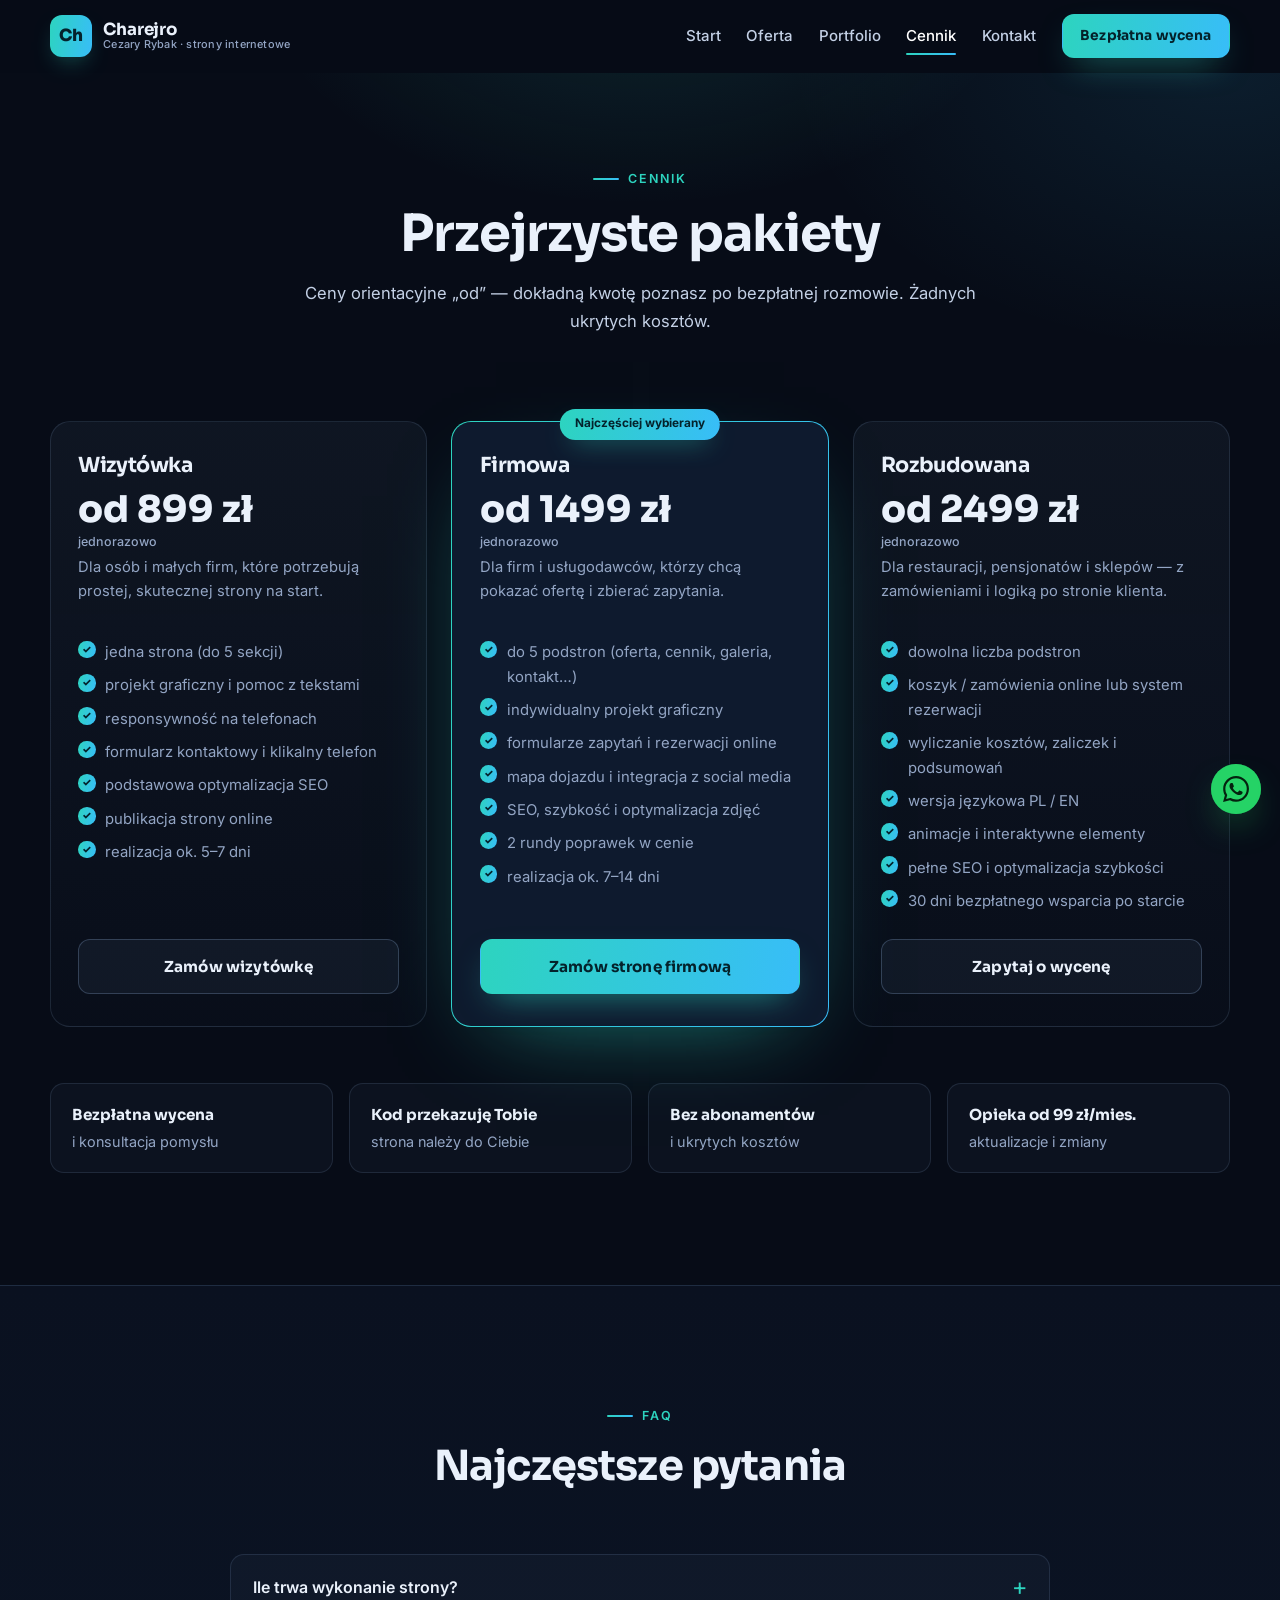
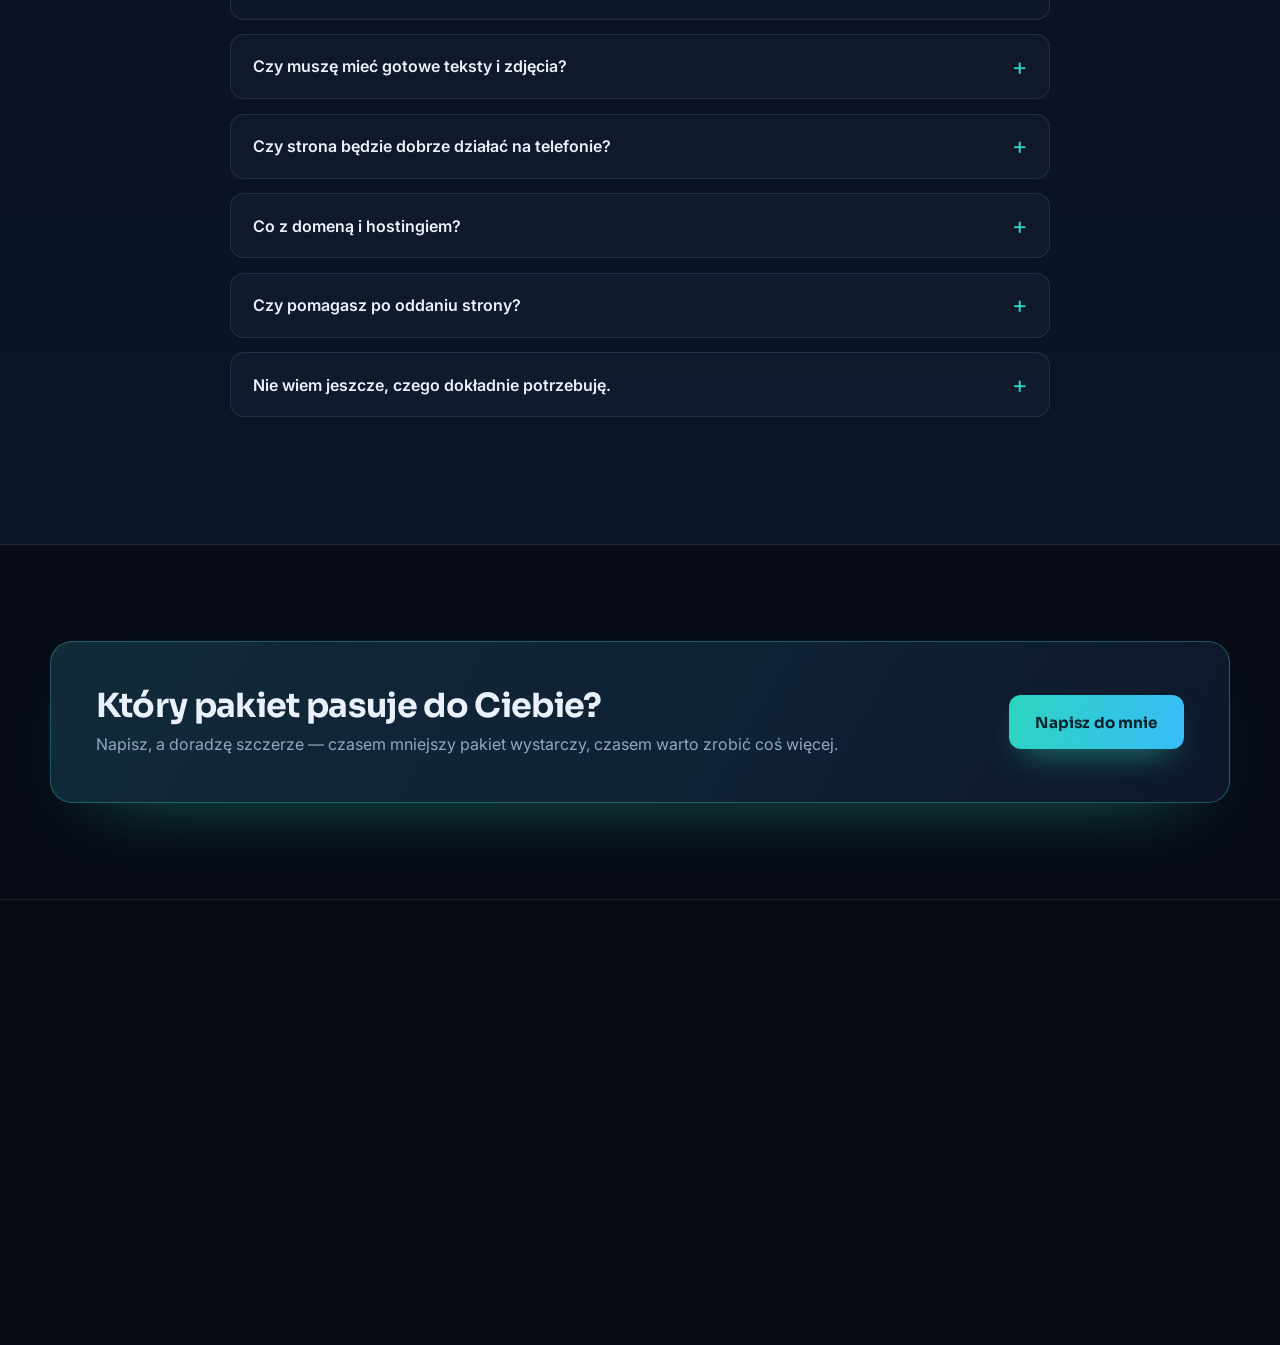
==== commit 94689561: "mail po wysłaniu formularza oraz poprawa na mobilki" ====
--- a/cennik.html
+++ b/cennik.html
@@ -13,7 +13,8 @@
   <link rel="icon" href="favicon.svg" type="image/svg+xml">
   <link rel="preconnect" href="https://fonts.googleapis.com">
   <link rel="preconnect" href="https://fonts.gstatic.com" crossorigin>
-  <link href="https://fonts.googleapis.com/css2?family=Inter:wght@400;500;600;700&family=Sora:wght@600;700;800&display=swap" rel="stylesheet">
+  <link rel="stylesheet" href="https://fonts.googleapis.com/css2?family=Inter:wght@400;500;600;700&family=Sora:wght@700;800&display=swap" media="print" onload="this.media='all'">
+  <noscript><link rel="stylesheet" href="https://fonts.googleapis.com/css2?family=Inter:wght@400;500;600;700&family=Sora:wght@700;800&display=swap"></noscript>
   <link rel="stylesheet" href="css/style.css">
 </head>
 <body>
--- a/css/style.css
+++ b/css/style.css
@@ -1466,6 +1466,85 @@
   text-align: center;
 }
 
+/* ============================================================
+   Optymalizacja mobilna: UX dotykowy i wydajność
+   ============================================================ */
+
+/* Dotyk: bez „przyklejonych” efektów hover po dotknięciu */
+@media (hover: none) {
+  .card:hover,
+  .mini-price:hover,
+  .btn:hover {
+    transform: none;
+  }
+  .card:hover {
+    border-color: var(--border);
+    box-shadow: none;
+  }
+  .mini-price:hover {
+    border-color: var(--border);
+    box-shadow: none;
+  }
+  .btn-primary:hover {
+    box-shadow: 0 14px 34px -14px rgba(45, 212, 191, 0.65);
+  }
+  .btn-ghost:hover {
+    background: rgba(148, 180, 225, 0.06);
+    border-color: var(--border-strong);
+    color: var(--text);
+  }
+  .browser-frame:hover {
+    border-color: var(--border-strong);
+  }
+  .browser-frame:hover img {
+    transform: none;
+  }
+}
+
+/* Szybsza reakcja na dotknięcie (bez opóźnień podwójnego tapnięcia) */
+a, button, summary, label, select, input, textarea {
+  touch-action: manipulation;
+}
+
+/* Menu mobilne: tło nie przewija się pod panelem */
+.site-nav { overscroll-behavior: contain; }
+
+/* Stopka: renderowana dopiero, gdy dojedziesz na dół (szybszy start telefonu) */
+.site-footer {
+  content-visibility: auto;
+  contain-intrinsic-size: auto 760px;
+}
+
+/* Duże, wygodne elementy dotykowe na telefonach */
+@media (max-width: 700px) {
+  .btn { min-height: 44px; }
+  .footer-nav a,
+  .footer-contact a,
+  .footer-contact span {
+    padding: 0.3rem 0;
+  }
+}
+
+/* Telefony: lżejsza dekoracja hero, bez ciągłej animacji kart */
+@media (max-width: 640px) {
+  .browser-card { animation: none; }
+  .hero-visual { min-height: 300px; }
+}
+
+@media (max-width: 480px) {
+  .hero-visual {
+    aspect-ratio: 1 / 0.8;
+    min-height: 280px;
+  }
+  .browser-card.b1,
+  .browser-card.b3 { width: 52%; }
+  .browser-card.b2 { width: 72%; }
+  .stats li { padding: 1rem 0.75rem; }
+  .card { padding: 1.5rem 1.25rem; }
+  .facts li { flex-wrap: wrap; }
+}
+
+/* Mini cennik na telefonach: kompaktowo */
 @media (max-width: 700px) {
   .mini-pricing {
     grid-template-columns: 1fr;
@@ -1477,3 +1556,22 @@
   .mini-price-value { font-size: 1.35rem; }
   .mini-price p:not(.mini-price-value) { font-size: 0.86rem; }
 }
+
+/* Większe pole dotknięcia dla linków tekstowych (WCAG) */
+.link-arrow {
+  display: inline-block;
+  padding: 0.35rem 0;
+}
+.footer-nav a,
+.footer-contact a,
+.footer-contact span {
+  padding: 0.4rem 0;
+}
+.contact-list a {
+  display: inline-block;
+  padding: 0.3rem 0;
+}
+.consent input {
+  width: 20px;
+  height: 20px;
+}
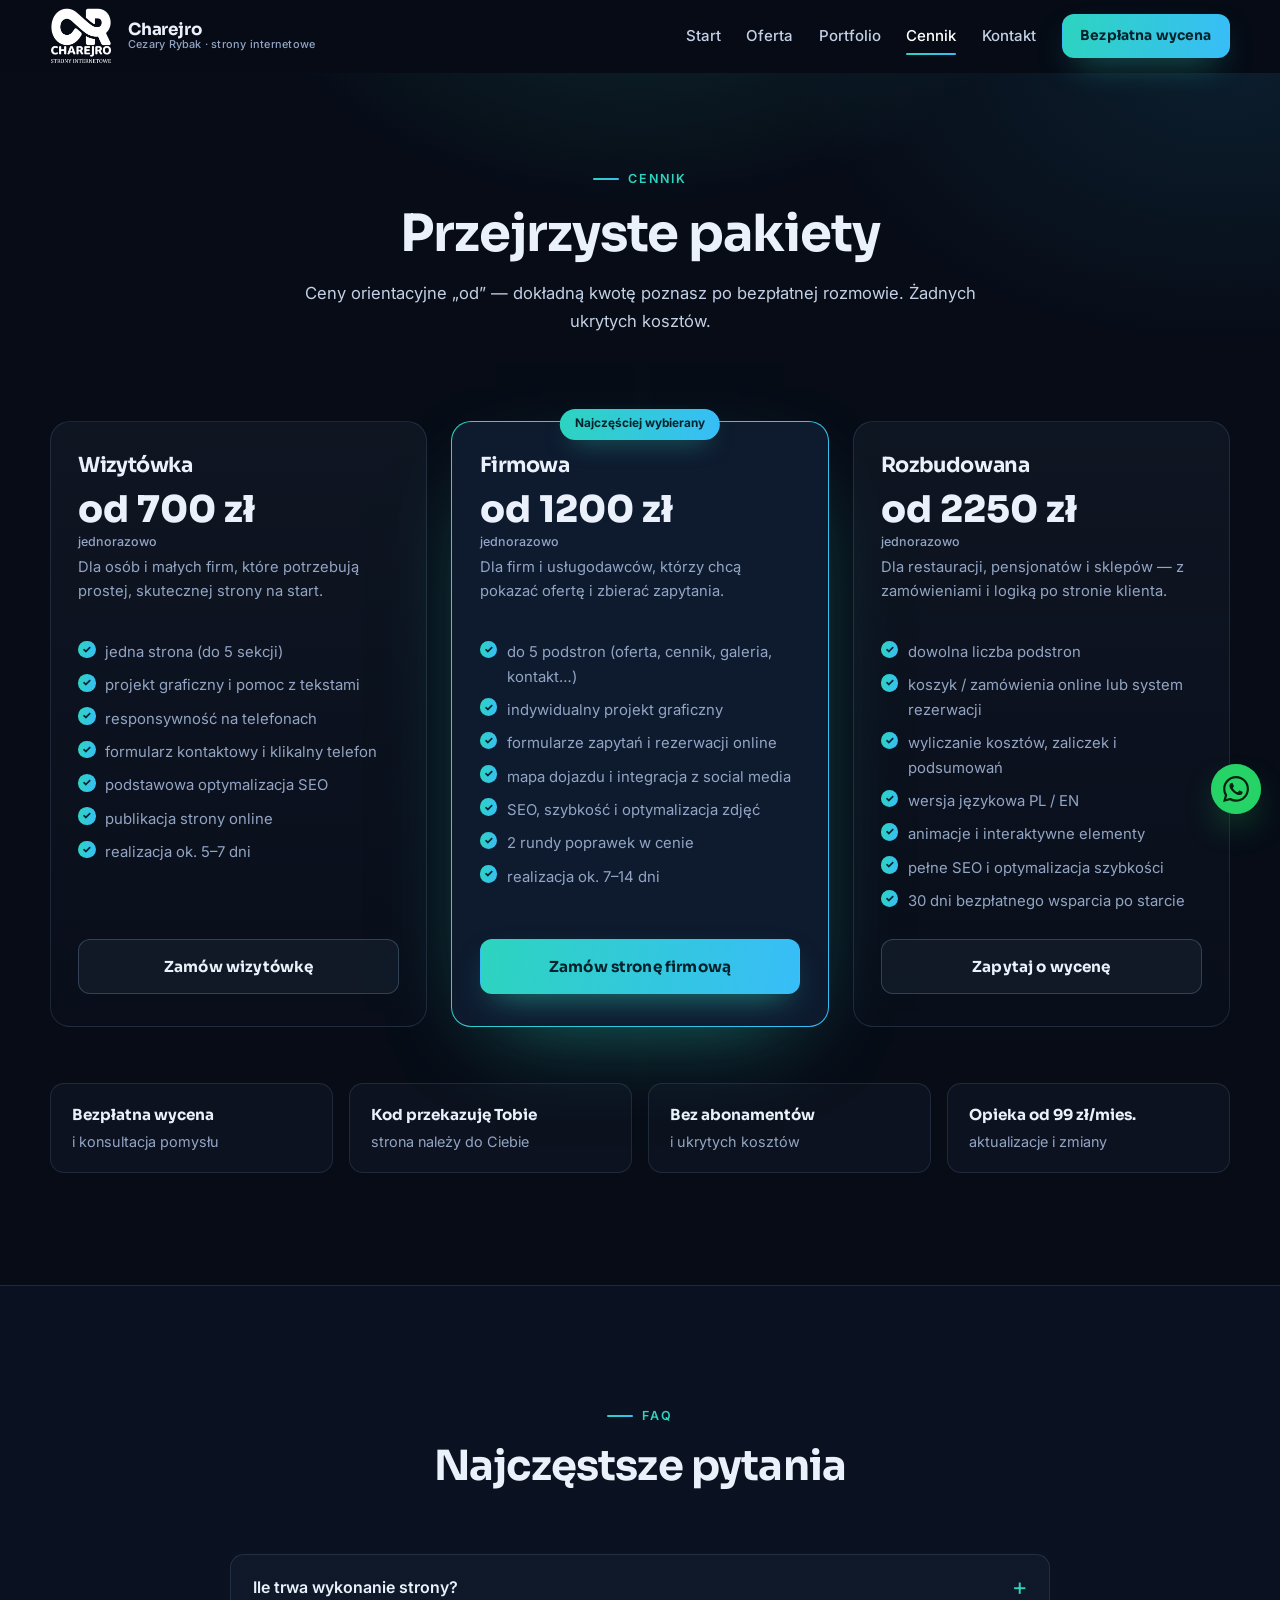
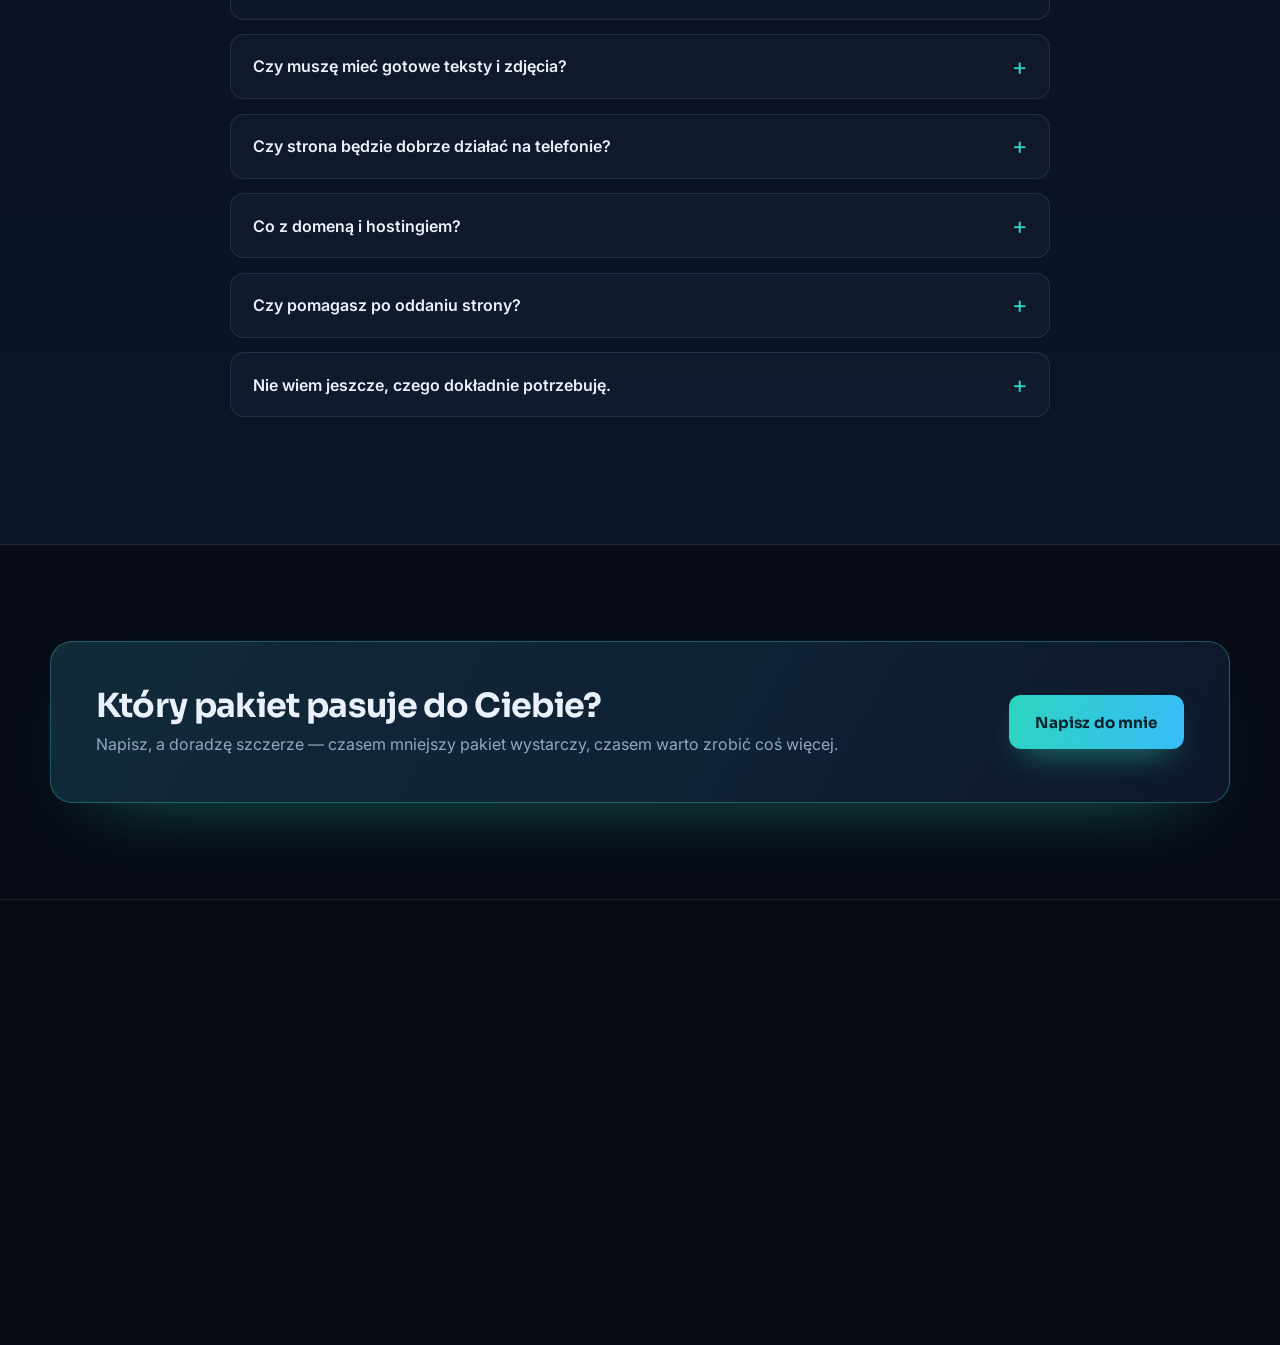
==== commit 19ad17af: "mail po wysłaniu formularza oraz poprawa na mobilki i zmiana loga" ====
--- a/cennik.html
+++ b/cennik.html
@@ -4,13 +4,13 @@
   <meta charset="UTF-8">
   <meta name="viewport" content="width=device-width, initial-scale=1.0">
   <title>Cennik — pakiety stron internetowych | Charejro</title>
-  <meta name="description" content="Wizytówka od 899 zł, strona firmowa od 1499 zł, projekt rozbudowany od 2499 zł. Przejrzyste pakiety, bezpłatna wycena i opieka od 99 zł/mies.">
+  <meta name="description" content="Wizytówka od 700 zł, strona firmowa od 1200 zł, projekt rozbudowany od 2250 zł. Przejrzyste pakiety, bezpłatna wycena i opieka od 99 zł/mies.">
   <meta property="og:title" content="Cennik — Charejro">
   <meta property="og:description" content="Trzy przejrzyste pakiety: Wizytówka, Firmowa i Rozbudowana. Bez ukrytych kosztów.">
   <meta property="og:type" content="website">
   <meta property="og:locale" content="pl_PL">
   <meta name="theme-color" content="#070c17">
-  <link rel="icon" href="favicon.svg" type="image/svg+xml">
+  <link rel="icon" href="favicon.png" type="image/png">
   <link rel="preconnect" href="https://fonts.googleapis.com">
   <link rel="preconnect" href="https://fonts.gstatic.com" crossorigin>
   <link rel="stylesheet" href="https://fonts.googleapis.com/css2?family=Inter:wght@400;500;600;700&family=Sora:wght@700;800&display=swap" media="print" onload="this.media='all'">
@@ -23,7 +23,7 @@
   <header class="site-header" id="gora">
     <div class="container header-inner">
       <a class="brand" href="index.html">
-        <span class="brand-mark" aria-hidden="true">Ch</span>
+        <img class="brand-mark" src="img/logo.png" alt="" width="62" height="56" aria-hidden="true">
         <span class="brand-text">Charejro<small>Cezary Rybak · strony internetowe</small></span>
       </a>
       <nav class="site-nav" id="site-nav" aria-label="Nawigacja główna">
@@ -54,10 +54,11 @@
     <!-- ===== PAKIETY ===== -->
     <section class="section" style="padding-top: clamp(2rem, 4vw, 3rem);">
       <div class="container">
+        <h2 class="sr-only">Pakiety i ceny</h2>
         <div class="pricing-grid">
           <article class="price-card reveal">
             <h3>Wizytówka</h3>
-            <p class="price">od 899 zł <small>jednorazowo</small></p>
+            <p class="price">od 700 zł <small>jednorazowo</small></p>
             <p class="price-desc">Dla osób i małych firm, które potrzebują prostej, skutecznej strony na start.</p>
             <ul class="check-list">
               <li>jedna strona (do 5 sekcji)</li>
@@ -74,7 +75,7 @@
           <article class="price-card featured reveal">
             <span class="badge">Najczęściej wybierany</span>
             <h3>Firmowa</h3>
-            <p class="price">od 1499 zł <small>jednorazowo</small></p>
+            <p class="price">od 1200 zł <small>jednorazowo</small></p>
             <p class="price-desc">Dla firm i usługodawców, którzy chcą pokazać ofertę i zbierać zapytania.</p>
             <ul class="check-list">
               <li>do 5 podstron (oferta, cennik, galeria, kontakt…)</li>
@@ -90,7 +91,7 @@
 
           <article class="price-card reveal">
             <h3>Rozbudowana</h3>
-            <p class="price">od 2499 zł <small>jednorazowo</small></p>
+            <p class="price">od 2250 zł <small>jednorazowo</small></p>
             <p class="price-desc">Dla restauracji, pensjonatów i sklepów — z zamówieniami i logiką po stronie klienta.</p>
             <ul class="check-list">
               <li>dowolna liczba podstron</li>
@@ -171,7 +172,7 @@
     <div class="container footer-grid">
       <div class="footer-brand">
         <a class="brand" href="index.html">
-          <span class="brand-mark" aria-hidden="true">Ch</span>
+          <img class="brand-mark" src="img/logo.png" alt="" width="62" height="56" aria-hidden="true">
           <span class="brand-text">Charejro<small>strony internetowe</small></span>
         </a>
         <p>Projektuję i koduję strony internetowe dla firm i osób — od wizytówki po rozbudowane systemy zamówień i rezerwacji.</p>
--- a/css/style.css
+++ b/css/style.css
@@ -230,21 +230,17 @@
 .brand {
   display: inline-flex;
   align-items: center;
-  gap: 0.7rem;
+  gap: 1rem;
   flex-shrink: 0;
 }
 .brand-mark {
-  width: 42px;
-  height: 42px;
-  border-radius: 12px;
-  display: grid;
-  place-items: center;
-  background: var(--grad-btn);
-  color: #04222b;
-  font-family: var(--font-head);
-  font-weight: 800;
-  font-size: 1.05rem;
-  box-shadow: 0 10px 26px -12px rgba(45, 212, 191, 0.8);
+  width: 62px;
+  height: 56px;
+  flex-shrink: 0;
+}
+.footer-brand .brand-mark {
+  width: 88px;
+  height: 80px;
 }
 .brand-text {
   display: flex;
@@ -506,9 +502,9 @@
   justify-items: center;
 }
 .avatar {
-  width: min(240px, 60%);
+  width: min(260px, 70%);
   height: auto;
-  filter: drop-shadow(0 24px 50px rgba(45, 212, 191, 0.25));
+  filter: drop-shadow(0 30px 60px rgba(0, 0, 0, 0.55));
 }
 .facts {
   width: 100%;
@@ -677,6 +673,16 @@
 }
 .portfolio-note a { color: var(--accent); font-weight: 600; }
 .portfolio-note a:hover { text-decoration: underline; }
+
+.portfolio-disclaimer {
+  max-width: 680px;
+  margin: 1.1rem auto 0;
+  text-align: center;
+  color: var(--muted);
+  font-size: 0.82rem;
+  line-height: 1.6;
+  opacity: 0.9;
+}
 
 /* ---------- Proces ---------- */
 .timeline {
@@ -1396,6 +1402,20 @@
 }
 
 /* ============================================================
+   Strona główna: sekcja „Moje podejście” + stopka bez bloku marki
+   ============================================================ */
+#o-mnie .stack-chips {
+  justify-content: center;
+  margin-top: 1.6rem;
+}
+#o-mnie .section-head .lead + .lead {
+  margin-top: 0.9rem;
+}
+.footer-brand > p:first-child {
+  margin-top: 0;
+}
+
+/* ============================================================
    Mini cennik na stronie głównej
    ============================================================ */
 .mini-pricing {
@@ -1525,6 +1545,24 @@
   }
 }
 
+/* Małe telefony: kompaktowe logo i podpis, żeby nic się nie ściskało */
+@media (max-width: 430px) {
+  .brand {
+    gap: 0.45rem;
+  }
+  .brand-mark {
+    width: 50px;
+    height: 45px;
+  }
+  .footer-brand .brand-mark {
+    width: 66px;
+    height: 60px;
+  }
+  .brand-text small {
+    font-size: 0.62rem;
+  }
+}
+
 /* Telefony: lżejsza dekoracja hero, bez ciągłej animacji kart */
 @media (max-width: 640px) {
   .browser-card { animation: none; }
